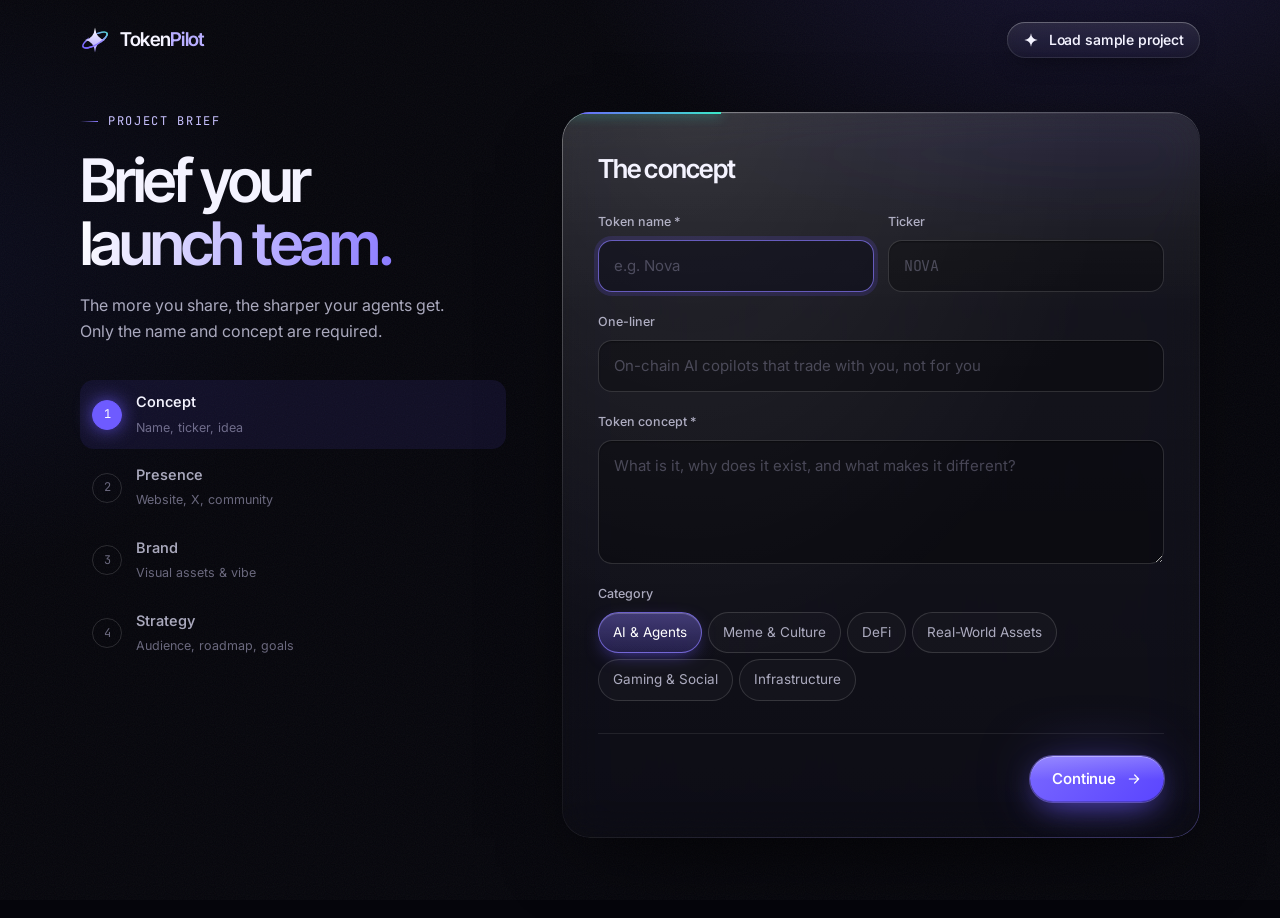
==== app.html @ dea33262 "Build TokenPilot: marketing site, AI launch command center and brand system - Landing page with liqu" ====
<!doctype html>
<html lang="en">
<head>
  <meta charset="utf-8" />
  <meta name="viewport" content="width=device-width, initial-scale=1" />
  <title>TokenPilot — Command Center</title>
  <meta name="description" content="Brief your token, get a deep analysis and meet your AI launch team." />
  <meta name="theme-color" content="#05050b" />
  <link rel="icon" href="assets/img/favicon.svg" type="image/svg+xml" />
  <link rel="preconnect" href="https://fonts.googleapis.com" />
  <link rel="preconnect" href="https://fonts.gstatic.com" crossorigin />
  <link href="https://fonts.googleapis.com/css2?family=Inter+Tight:wght@400;500;600;700&family=Inter:wght@400;500;600&family=JetBrains+Mono:wght@400;500&display=swap" rel="stylesheet" />
  <link rel="stylesheet" href="assets/css/base.css" />
  <link rel="stylesheet" href="assets/css/app.css" />
</head>
<body class="app">
  <div class="ambient" aria-hidden="true"></div>

  <svg width="0" height="0" style="position:absolute" aria-hidden="true">
    <symbol id="i-arrow" viewBox="0 0 24 24"><path d="M5 12h14M13 6l6 6-6 6" fill="none" stroke="currentColor" stroke-width="1.8" stroke-linecap="round" stroke-linejoin="round"/></symbol>
    <symbol id="i-back" viewBox="0 0 24 24"><path d="M19 12H5M11 6l-6 6 6 6" fill="none" stroke="currentColor" stroke-width="1.8" stroke-linecap="round" stroke-linejoin="round"/></symbol>
    <symbol id="i-brand" viewBox="0 0 24 24"><path d="M6 3h12l4 6-10 12L2 9l4-6Z M2 9h20 M9 3l3 18 3-18" fill="none" stroke="currentColor" stroke-width="1.6" stroke-linejoin="round"/></symbol>
    <symbol id="i-growth" viewBox="0 0 24 24"><path d="M3 17l6-6 4 4 8-8M15 7h6v6" fill="none" stroke="currentColor" stroke-width="1.7" stroke-linecap="round" stroke-linejoin="round"/></symbol>
    <symbol id="i-social" viewBox="0 0 24 24"><path d="M4 5h16v11H9l-5 4V5Z M8 10h8 M8 13h5" fill="none" stroke="currentColor" stroke-width="1.6" stroke-linejoin="round" stroke-linecap="round"/></symbol>
    <symbol id="i-launch" viewBox="0 0 24 24"><path d="M14 4c3.5 0 6 2.5 6 6-1.5 3-4.5 6-8 8l-6-6c2-3.5 5-6.5 8-8Z M6 12l-3 1 2 2 M12 18l-1 3-2-2 M8.5 15.5 5 19" fill="none" stroke="currentColor" stroke-width="1.6" stroke-linejoin="round" stroke-linecap="round"/><circle cx="15" cy="9" r="1.6" fill="none" stroke="currentColor" stroke-width="1.6"/></symbol>
    <symbol id="i-intel" viewBox="0 0 24 24"><circle cx="12" cy="12" r="9" fill="none" stroke="currentColor" stroke-width="1.6"/><circle cx="12" cy="12" r="5" fill="none" stroke="currentColor" stroke-width="1.6"/><path d="M12 12l6-6" stroke="currentColor" stroke-width="1.6" stroke-linecap="round"/><circle cx="16" cy="14.5" r="1.2" fill="currentColor"/></symbol>
    <symbol id="i-strategy" viewBox="0 0 24 24"><circle cx="12" cy="12" r="9" fill="none" stroke="currentColor" stroke-width="1.6"/><path d="M15.5 8.5l-2 5-5 2 2-5 5-2Z" fill="none" stroke="currentColor" stroke-width="1.6" stroke-linejoin="round"/></symbol>
    <symbol id="i-home" viewBox="0 0 24 24"><path d="M4 11l8-7 8 7v9h-5v-6H9v6H4v-9Z" fill="none" stroke="currentColor" stroke-width="1.6" stroke-linejoin="round"/></symbol>
    <symbol id="i-sim" viewBox="0 0 24 24"><path d="M4 20V4M4 20h16M7 15l4-4 3 3 5-6" fill="none" stroke="currentColor" stroke-width="1.6" stroke-linecap="round" stroke-linejoin="round"/></symbol>
    <symbol id="i-pulse" viewBox="0 0 24 24"><path d="M3 12h4l2-5 4 10 2-5h6" fill="none" stroke="currentColor" stroke-width="1.6" stroke-linecap="round" stroke-linejoin="round"/></symbol>
    <symbol id="i-gear" viewBox="0 0 24 24"><circle cx="12" cy="12" r="3" fill="none" stroke="currentColor" stroke-width="1.6"/><path d="M12 2v3M12 19v3M2 12h3M19 12h3M4.9 4.9 7 7M17 17l2.1 2.1M4.9 19.1 7 17M17 7l2.1-2.1" stroke="currentColor" stroke-width="1.6" stroke-linecap="round"/></symbol>
    <symbol id="i-chat" viewBox="0 0 24 24"><path d="M4 5h16v11H9l-5 4V5Z" fill="none" stroke="currentColor" stroke-width="1.6" stroke-linejoin="round"/><path d="M12 7.5Q12.5 10 15 10.5 12.5 11 12 13.5 11.5 11 9 10.5 11.5 10 12 7.5Z" fill="currentColor"/></symbol>
    <symbol id="i-send" viewBox="0 0 24 24"><path d="M4 12l16-8-6 16-2.5-6.5L4 12Z" fill="none" stroke="currentColor" stroke-width="1.6" stroke-linejoin="round"/></symbol>
    <symbol id="i-copy" viewBox="0 0 24 24"><rect x="8" y="8" width="12" height="12" rx="2.5" fill="none" stroke="currentColor" stroke-width="1.6"/><path d="M16 8V6a2 2 0 0 0-2-2H6a2 2 0 0 0-2 2v8a2 2 0 0 0 2 2h2" fill="none" stroke="currentColor" stroke-width="1.6"/></symbol>
    <symbol id="i-refresh" viewBox="0 0 24 24"><path d="M20 11a8 8 0 1 0-2.3 5.7M20 4v7h-7" fill="none" stroke="currentColor" stroke-width="1.6" stroke-linecap="round" stroke-linejoin="round"/></symbol>
    <symbol id="i-check" viewBox="0 0 24 24"><path d="M5 12.5l4.5 4.5L19 7.5" fill="none" stroke="currentColor" stroke-width="2" stroke-linecap="round" stroke-linejoin="round"/></symbol>
    <symbol id="i-x" viewBox="0 0 24 24"><path d="M6 6l12 12M18 6 6 18" fill="none" stroke="currentColor" stroke-width="1.8" stroke-linecap="round"/></symbol>
    <symbol id="i-upload" viewBox="0 0 24 24"><path d="M12 16V4M7 9l5-5 5 5M4 16v3a1 1 0 0 0 1 1h14a1 1 0 0 0 1-1v-3" fill="none" stroke="currentColor" stroke-width="1.6" stroke-linecap="round" stroke-linejoin="round"/></symbol>
    <symbol id="i-spark" viewBox="0 0 24 24"><path d="M12 2Q13 11 22 12Q13 13 12 22Q11 13 2 12Q11 11 12 2Z" fill="currentColor"/></symbol>
    <symbol id="i-menu" viewBox="0 0 24 24"><path d="M4 7h16M4 12h16M4 17h10" stroke="currentColor" stroke-width="1.7" stroke-linecap="round"/></symbol>
  </svg>

  <!-- ================================ INTAKE ================================ -->
  <section class="view view--intake" id="viewIntake" hidden>
    <header class="topbar">
      <a href="index.html" class="brand"><img src="assets/img/logo-mark.svg" alt="" width="30" height="30" /><span>Token<b>Pilot</b></span></a>
      <button class="btn btn--glass btn--sm" id="loadSample" type="button"><svg class="icon"><use href="#i-spark"/></svg> Load sample project</button>
    </header>

    <div class="intake">
      <aside class="intake__aside">
        <span class="eyebrow">Project brief</span>
        <h1>Brief your<br /><span class="grad">launch team.</span></h1>
        <p>The more you share, the sharper your agents get. Only the name and concept are required.</p>
        <ol class="stepper" id="stepper">
          <li class="is-on"><i>1</i><div><b>Concept</b><span>Name, ticker, idea</span></div></li>
          <li><i>2</i><div><b>Presence</b><span>Website, X, community</span></div></li>
          <li><i>3</i><div><b>Brand</b><span>Visual assets &amp; vibe</span></div></li>
          <li><i>4</i><div><b>Strategy</b><span>Audience, roadmap, goals</span></div></li>
        </ol>
      </aside>

      <form class="intake__card glass" id="brief" novalidate autocomplete="off">
        <div class="intake__progress"><i id="progressBar"></i></div>

        <!-- Step 1 -->
        <fieldset class="fstep is-on" data-step="0">
          <legend>The concept</legend>
          <div class="row row--2">
            <label class="input"><span>Token name *</span><input name="name" required maxlength="40" placeholder="e.g. Nova" /></label>
            <label class="input"><span>Ticker</span><input name="ticker" maxlength="8" placeholder="NOVA" class="mono" /></label>
          </div>
          <label class="input"><span>One-liner</span><input name="oneLiner" maxlength="140" placeholder="On-chain AI copilots that trade with you, not for you" /></label>
          <label class="input"><span>Token concept *</span><textarea name="concept" required rows="4" maxlength="1200" placeholder="What is it, why does it exist, and what makes it different?"></textarea></label>
          <div class="input"><span>Category</span>
            <div class="seg" data-name="category">
              <button type="button" data-v="ai" class="on">AI &amp; Agents</button>
              <button type="button" data-v="meme">Meme &amp; Culture</button>
              <button type="button" data-v="defi">DeFi</button>
              <button type="button" data-v="rwa">Real-World Assets</button>
              <button type="button" data-v="gaming">Gaming &amp; Social</button>
              <button type="button" data-v="infra">Infrastructure</button>
            </div>
          </div>
        </fieldset>

        <!-- Step 2 -->
        <fieldset class="fstep" data-step="1">
          <legend>Presence</legend>
          <label class="input"><span>Website</span><input name="website" type="url" placeholder="https://" /></label>
          <div class="row row--2">
            <label class="input"><span>X account</span><input name="x" placeholder="@handle" /></label>
            <label class="input"><span>X followers (approx.)</span><input name="followers" type="number" min="0" placeholder="0" class="mono" /></label>
          </div>
          <div class="row row--2">
            <label class="input"><span>Telegram</span><input name="telegram" placeholder="t.me/…" /></label>
            <label class="input"><span>Discord</span><input name="discord" placeholder="discord.gg/…" /></label>
          </div>
          <label class="input"><span>Community size (members across channels)</span><input name="communitySize" type="number" min="0" placeholder="0" class="mono" /></label>
        </fieldset>

        <!-- Step 3 -->
        <fieldset class="fstep" data-step="2">
          <legend>Brand &amp; visual assets</legend>
          <div class="row row--logo">
            <label class="drop" id="drop">
              <input type="file" accept="image/*" id="logoInput" hidden />
              <div class="drop__preview" id="logoPreview"><svg class="icon"><use href="#i-upload"/></svg></div>
              <div><b>Upload logo</b><span>PNG, SVG or JPG · up to 1MB</span></div>
            </label>
            <div class="input"><span>Brand colours</span>
              <div class="swatches" id="swatches">
                <label><input type="color" value="#6e5bff" data-color /></label>
                <label><input type="color" value="#3be8c8" data-color /></label>
                <label><input type="color" value="#0b0b14" data-color /></label>
              </div>
            </div>
          </div>
          <div class="input"><span>Brand vibe</span>
            <div class="seg seg--wrap" data-name="vibe">
              <button type="button" data-v="bold" class="on">Bold</button>
              <button type="button" data-v="premium">Premium</button>
              <button type="button" data-v="playful">Playful</button>
              <button type="button" data-v="technical">Technical</button>
              <button type="button" data-v="cultural">Cultural</button>
              <button type="button" data-v="mysterious">Mysterious</button>
            </div>
          </div>
        </fieldset>

        <!-- Step 4 -->
        <fieldset class="fstep" data-step="3">
          <legend>Strategy</legend>
          <label class="input"><span>Target audience</span><textarea name="audience" rows="3" maxlength="800" placeholder="Who is this for? What do they care about, fear, and want?"></textarea></label>
          <label class="input"><span>Roadmap</span><textarea name="roadmap" rows="3" maxlength="1200" placeholder="Key milestones — one per line"></textarea></label>
          <div class="input"><span>Goals</span>
            <div class="seg seg--wrap seg--multi" data-name="goals">
              <button type="button" data-v="community" class="on">Founding community</button>
              <button type="button" data-v="narrative">Own a narrative</button>
              <button type="button" data-v="launch" class="on">Strong launch day</button>
              <button type="button" data-v="holders">Holder growth</button>
              <button type="button" data-v="creators">Creator reach</button>
              <button type="button" data-v="partners">Partnerships</button>
              <button type="button" data-v="brand">Long-term brand</button>
            </div>
          </div>
          <label class="input input--short"><span>Target launch date</span><input name="launchDate" type="date" class="mono" /></label>
        </fieldset>

        <div class="intake__nav">
          <button type="button" class="btn btn--ghost" id="prevStep"><svg class="icon"><use href="#i-back"/></svg> Back</button>
          <span class="intake__err" id="formErr" role="alert"></span>
          <button type="button" class="btn btn--primary" id="nextStep">Continue <svg><use href="#i-arrow"/></svg></button>
        </div>
      </form>
    </div>
  </section>

  <!-- ================================ ANALYSIS ================================ -->
  <section class="view view--analysis" id="viewAnalysis" hidden>
    <div class="analysis">
      <div class="scan">
        <svg viewBox="0 0 200 200" class="scan__svg" aria-hidden="true">
          <defs>
            <linearGradient id="scanG" x1="0" y1="0" x2="1" y2="1"><stop offset="0" stop-color="#6e5bff"/><stop offset="1" stop-color="#3be8c8"/></linearGradient>
          </defs>
          <circle cx="100" cy="100" r="92" class="scan__track"/>
          <circle cx="100" cy="100" r="92" class="scan__val" id="scanVal"/>
          <circle cx="100" cy="100" r="70" class="scan__dash"/>
        </svg>
        <div class="scan__core">
          <img src="assets/img/logo-mark.svg" alt="" width="56" height="56" />
          <strong class="mono" id="scanPct">0%</strong>
        </div>
      </div>
      <h2 id="scanTitle">Analysing <span class="grad" id="scanName">your project</span></h2>
      <p class="analysis__sub" id="scanSub">Mapping narrative, brand, market and audience…</p>
      <ul class="dims glass" id="scanDims"></ul>
      <div class="agents-boot" id="agentsBoot"></div>
    </div>
  </section>

  <!-- ================================ COMMAND CENTER ================================ -->
  <section class="view view--command" id="viewCommand" hidden>
    <aside class="side" id="side">
      <a href="index.html" class="brand side__brand"><img src="assets/img/logo-mark.svg" alt="" width="28" height="28" /><span>Token<b>Pilot</b></span></a>
      <div class="token-card glass glass--sm" id="tokenCard"></div>
      <nav class="side__nav" id="sideNav" aria-label="Command center"></nav>
      <div class="side__foot">
        <div class="ai-status" id="aiStatus"></div>
      </div>
    </aside>

    <main class="main" id="main">
      <header class="mainbar">
        <button class="btn btn--glass btn--sm mainbar__menu" id="menuBtn" aria-label="Open navigation"><svg class="icon"><use href="#i-menu"/></svg></button>
        <div class="mainbar__title" id="mainTitle"></div>
        <div class="mainbar__right">
          <div class="countdown mono" id="countdown"></div>
          <button class="btn btn--primary btn--sm" id="chatToggle"><svg class="icon"><use href="#i-chat"/></svg> <span>Ask your team</span></button>
        </div>
      </header>
      <div class="content" id="content"></div>
    </main>

    <aside class="chat glass" id="chat" aria-label="Ask your team">
      <header class="chat__head">
        <div><b>Ask your team</b><span id="chatMode" class="mono"></span></div>
        <button class="btn btn--ghost btn--sm" id="chatClose" aria-label="Close chat"><svg class="icon"><use href="#i-x"/></svg></button>
      </header>
      <div class="chat__log" id="chatLog"></div>
      <div class="chat__sugg" id="chatSugg"></div>
      <form class="chat__form" id="chatForm">
        <select id="chatAgent" class="mono" aria-label="Agent">
          <option value="auto">Auto-route</option>
          <option value="strategy">Strategy</option>
          <option value="brand">Brand</option>
          <option value="growth">Growth</option>
          <option value="social">Social</option>
          <option value="launch">Launch</option>
          <option value="intel">Intel</option>
        </select>
        <div class="chat__input">
          <textarea id="chatInput" rows="1" placeholder="Ask anything about your launch…"></textarea>
          <button class="btn btn--primary btn--sm chat__send" aria-label="Send"><svg class="icon"><use href="#i-send"/></svg></button>
        </div>
      </form>
    </aside>
  </section>

  <div class="toast glass" id="toast" role="status" aria-live="polite"></div>

  <script src="assets/js/liquid-glass.js"></script>
  <script src="assets/js/engine.js"></script>
  <script src="assets/js/ai.js"></script>
  <script src="assets/js/app.js"></script>
</body>
</html>
---- assets/css/base.css ----
/* ==========================================================================
   TokenPilot — design system
   ========================================================================== */

:root {
  /* Brand palette */
  --void: #05050b;
  --ink: #0a0a14;
  --graphite: #12121e;
  --slate: #1b1b2b;
  --indigo: #6e5bff;
  --ultraviolet: #8b7bff;
  --lavender: #c9c2ff;
  --signal: #3be8c8;
  --ember: #ffb547;
  --rose: #ff6b8b;

  /* Text */
  --text: #f4f3ff;
  --text-2: rgba(232, 230, 255, 0.72);
  --text-3: rgba(220, 216, 255, 0.46);
  --line: rgba(255, 255, 255, 0.08);
  --line-2: rgba(255, 255, 255, 0.14);

  /* Type */
  --font-display: "Inter Tight", "Inter", system-ui, -apple-system, "Segoe UI", sans-serif;
  --font-body: "Inter", system-ui, -apple-system, "Segoe UI", sans-serif;
  --font-mono: "JetBrains Mono", ui-monospace, "SF Mono", Menlo, monospace;

  /* Geometry */
  --r-sm: 10px;
  --r-md: 16px;
  --r-lg: 24px;
  --r-xl: 32px;
  --gutter: clamp(16px, 4vw, 40px);
  --maxw: 1200px;

  --ease: cubic-bezier(0.2, 0.7, 0.1, 1);
  --ease-out: cubic-bezier(0.16, 1, 0.3, 1);

  color-scheme: dark;
}

*,
*::before,
*::after { box-sizing: border-box; }

html { -webkit-text-size-adjust: 100%; scroll-behavior: smooth; }
@media (prefers-reduced-motion: reduce) { html { scroll-behavior: auto; } }

body {
  margin: 0;
  background: var(--void);
  color: var(--text);
  font-family: var(--font-body);
  font-size: 16px;
  line-height: 1.6;
  -webkit-font-smoothing: antialiased;
  -moz-osx-font-smoothing: grayscale;
  overflow-x: hidden;
  text-rendering: optimizeLegibility;
}

img, svg, canvas { display: block; max-width: 100%; }
a { color: inherit; text-decoration: none; }
button, input, textarea, select { font: inherit; color: inherit; }
button { cursor: pointer; background: none; border: 0; padding: 0; }
::selection { background: rgba(110, 91, 255, 0.45); color: #fff; }

:focus-visible {
  outline: 2px solid var(--ultraviolet);
  outline-offset: 3px;
  border-radius: 6px;
}

h1, h2, h3, h4 {
  font-family: var(--font-display);
  font-weight: 600;
  letter-spacing: -0.035em;
  line-height: 1.05;
  margin: 0;
}

p { margin: 0; }

.mono { font-family: var(--font-mono); letter-spacing: -0.01em; }

.container {
  width: 100%;
  max-width: var(--maxw);
  margin: 0 auto;
  padding: 0 var(--gutter);
}

.sr-only {
  position: absolute; width: 1px; height: 1px; padding: 0; margin: -1px;
  overflow: hidden; clip: rect(0, 0, 0, 0); white-space: nowrap; border: 0;
}

/* Gradient text */
.grad {
  background: linear-gradient(100deg, #ffffff 0%, var(--lavender) 45%, var(--ultraviolet) 100%);
  -webkit-background-clip: text;
  background-clip: text;
  color: transparent;
}
.grad-signal {
  background: linear-gradient(100deg, var(--lavender), var(--signal));
  -webkit-background-clip: text;
  background-clip: text;
  color: transparent;
}

/* ==========================================================================
   Liquid glass
   ========================================================================== */

.glass {
  --glass-r: var(--r-lg);
  position: relative;
  border-radius: var(--glass-r);
  background:
    radial-gradient(120% 140% at var(--mx, 20%) var(--my, 0%), rgba(255, 255, 255, 0.075), transparent 55%),
    linear-gradient(180deg, rgba(255, 255, 255, 0.055), rgba(255, 255, 255, 0.015));
  -webkit-backdrop-filter: blur(22px) saturate(170%);
  backdrop-filter: blur(22px) saturate(170%);
  box-shadow:
    inset 0 1px 0 rgba(255, 255, 255, 0.16),
    inset 0 -1px 0 rgba(255, 255, 255, 0.03),
    inset 0 0 0 1px rgba(255, 255, 255, 0.02),
    0 30px 80px -30px rgba(0, 0, 0, 0.75);
  isolation: isolate;
}

/* Gradient hairline border */
.glass::before {
  content: "";
  position: absolute;
  inset: 0;
  border-radius: inherit;
  padding: 1px;
  background: linear-gradient(
    140deg,
    rgba(255, 255, 255, 0.34),
    rgba(255, 255, 255, 0.06) 32%,
    rgba(255, 255, 255, 0.02) 60%,
    rgba(139, 123, 255, 0.32)
  );
  -webkit-mask: linear-gradient(#000 0 0) content-box, linear-gradient(#000 0 0);
  -webkit-mask-composite: xor;
  mask: linear-gradient(#000 0 0) content-box exclude, linear-gradient(#000 0 0);
  pointer-events: none;
  z-index: 1;
}

/* Specular sheen */
.glass::after {
  content: "";
  position: absolute;
  inset: 1px;
  border-radius: inherit;
  background: linear-gradient(180deg, rgba(255, 255, 255, 0.07), transparent 28%);
  pointer-events: none;
  z-index: 0;
}

.glass > * { position: relative; z-index: 2; }

.glass--tint {
  background:
    radial-gradient(120% 140% at var(--mx, 20%) var(--my, 0%), rgba(139, 123, 255, 0.16), transparent 55%),
    linear-gradient(180deg, rgba(110, 91, 255, 0.12), rgba(110, 91, 255, 0.03));
}

.glass--sm { --glass-r: var(--r-md); }

/* ==========================================================================
   Buttons
   ========================================================================== */

.btn {
  --h: 46px;
  display: inline-flex;
  align-items: center;
  justify-content: center;
  gap: 10px;
  height: var(--h);
  padding: 0 22px;
  border-radius: 999px;
  font-weight: 550;
  font-size: 15px;
  letter-spacing: -0.01em;
  white-space: nowrap;
  transition: transform 0.4s var(--ease-out), box-shadow 0.4s var(--ease-out), background 0.3s, color 0.3s;
  position: relative;
  isolation: isolate;
}
.btn:active { transform: scale(0.98); }
.btn svg { width: 16px; height: 16px; }

.btn--primary {
  color: #fff;
  background:
    linear-gradient(180deg, rgba(255, 255, 255, 0.22), rgba(255, 255, 255, 0) 52%),
    linear-gradient(135deg, #7a68ff, #5a45ff);
  box-shadow:
    inset 0 1px 0 rgba(255, 255, 255, 0.35),
    inset 0 -1px 0 rgba(0, 0, 0, 0.2),
    0 0 0 1px rgba(139, 123, 255, 0.5),
    0 10px 30px -8px rgba(110, 91, 255, 0.7),
    0 0 60px -10px rgba(110, 91, 255, 0.5);
}
.btn--primary:hover {
  transform: translateY(-1px);
  box-shadow:
    inset 0 1px 0 rgba(255, 255, 255, 0.4),
    inset 0 -1px 0 rgba(0, 0, 0, 0.2),
    0 0 0 1px rgba(160, 148, 255, 0.7),
    0 16px 40px -8px rgba(110, 91, 255, 0.8),
    0 0 80px -6px rgba(110, 91, 255, 0.6);
}

.btn--glass {
  color: var(--text);
  background: linear-gradient(180deg, rgba(255, 255, 255, 0.1), rgba(255, 255, 255, 0.03));
  -webkit-backdrop-filter: blur(16px) saturate(160%);
  backdrop-filter: blur(16px) saturate(160%);
  box-shadow:
    inset 0 1px 0 rgba(255, 255, 255, 0.2),
    inset 0 0 0 1px rgba(255, 255, 255, 0.1),
    0 8px 24px -10px rgba(0, 0, 0, 0.6);
}
.btn--glass:hover {
  background: linear-gradient(180deg, rgba(255, 255, 255, 0.14), rgba(255, 255, 255, 0.05));
  transform: translateY(-1px);
}

.btn--ghost { color: var(--text-2); padding: 0 14px; }
.btn--ghost:hover { color: var(--text); }
.btn--sm { --h: 36px; padding: 0 16px; font-size: 14px; }
.btn--lg { --h: 54px; padding: 0 28px; font-size: 16px; }
.btn[disabled] { opacity: 0.45; pointer-events: none; }

/* ==========================================================================
   Small parts
   ========================================================================== */

.pill {
  display: inline-flex;
  align-items: center;
  gap: 8px;
  height: 32px;
  padding: 0 14px 0 6px;
  border-radius: 999px;
  font-size: 13px;
  color: var(--text-2);
}
.pill .dot {
  display: inline-grid;
  place-items: center;
  height: 22px;
  padding: 0 8px;
  border-radius: 999px;
  font-size: 11px;
  font-weight: 600;
  letter-spacing: 0.02em;
  color: #0b0b14;
  background: var(--signal);
}

.eyebrow {
  display: inline-flex;
  align-items: center;
  gap: 10px;
  font-family: var(--font-mono);
  font-size: 12px;
  letter-spacing: 0.14em;
  text-transform: uppercase;
  color: var(--lavender);
}
.eyebrow::before {
  content: "";
  width: 18px;
  height: 1px;
  background: linear-gradient(90deg, transparent, var(--ultraviolet));
}

.tag {
  display: inline-flex;
  align-items: center;
  gap: 6px;
  height: 26px;
  padding: 0 10px;
  border-radius: 999px;
  font-size: 12px;
  color: var(--text-2);
  background: rgba(255, 255, 255, 0.04);
  border: 1px solid var(--line);
  white-space: nowrap;
}
.tag--signal { color: var(--signal); background: rgba(59, 232, 200, 0.08); border-color: rgba(59, 232, 200, 0.2); }
.tag--violet { color: var(--lavender); background: rgba(110, 91, 255, 0.12); border-color: rgba(139, 123, 255, 0.28); }
.tag--ember { color: var(--ember); background: rgba(255, 181, 71, 0.08); border-color: rgba(255, 181, 71, 0.22); }

.live-dot {
  width: 7px; height: 7px; border-radius: 50%;
  background: var(--signal);
  box-shadow: 0 0 0 0 rgba(59, 232, 200, 0.6);
  animation: pulse 2.2s infinite;
}
@keyframes pulse {
  0% { box-shadow: 0 0 0 0 rgba(59, 232, 200, 0.55); }
  70% { box-shadow: 0 0 0 8px rgba(59, 232, 200, 0); }
  100% { box-shadow: 0 0 0 0 rgba(59, 232, 200, 0); }
}

.icon { width: 20px; height: 20px; flex: none; }

/* Brand lockup */
.brand {
  display: inline-flex;
  align-items: center;
  gap: 10px;
  font-family: var(--font-display);
  font-weight: 600;
  font-size: 19px;
  letter-spacing: -0.04em;
}
.brand img, .brand svg { width: 30px; height: 30px; }
.brand b { font-weight: 600; color: #b8aeff; }

/* Ambient background */
.ambient {
  position: fixed;
  inset: 0;
  z-index: -1;
  pointer-events: none;
  background:
    radial-gradient(60vw 50vh at 85% -10%, rgba(110, 91, 255, 0.16), transparent 70%),
    radial-gradient(50vw 50vh at -10% 30%, rgba(59, 70, 200, 0.10), transparent 70%),
    var(--void);
}
.ambient::after {
  content: "";
  position: absolute;
  inset: 0;
  opacity: 0.05;
  background-image: url("data:image/svg+xml,%3Csvg xmlns='http://www.w3.org/2000/svg' width='160' height='160'%3E%3Cfilter id='n'%3E%3CfeTurbulence type='fractalNoise' baseFrequency='.9' numOctaves='3' stitchTiles='stitch'/%3E%3C/filter%3E%3Crect width='100%25' height='100%25' filter='url(%23n)'/%3E%3C/svg%3E");
}

/* Liquid-glass refraction filters live here (injected by JS) */
.lg-defs { position: absolute; width: 0; height: 0; overflow: hidden; pointer-events: none; }
---- assets/css/app.css ----
/* ==========================================================================
   TokenPilot — app
   ========================================================================== */

.view[hidden] { display: none !important; }
.muted { color: var(--text-3); }
.small { font-size: 13px; }
.signal { color: var(--signal); font-size: 12px; }

/* ---------- Inputs ---------- */
.input { display: grid; gap: 8px; min-width: 0; }
.input > span { font-size: 12.5px; color: var(--text-2); font-weight: 500; }
.input input, .input textarea, .input select, .chat__form select {
  width: 100%;
  padding: 13px 15px;
  border-radius: 14px;
  border: 1px solid var(--line-2);
  background: rgba(0, 0, 0, 0.28);
  box-shadow: inset 0 1px 2px rgba(0, 0, 0, 0.4);
  outline: none;
  font-size: 15px;
  transition: border-color 0.2s, box-shadow 0.2s, background 0.2s;
  resize: vertical;
}
.input input::placeholder, .input textarea::placeholder { color: rgba(220, 216, 255, 0.28); }
.input input:focus, .input textarea:focus, .input select:focus {
  border-color: rgba(139, 123, 255, 0.7);
  background: rgba(10, 10, 24, 0.5);
  box-shadow: 0 0 0 4px rgba(110, 91, 255, 0.16);
}
.input input[type="date"] { color-scheme: dark; }
.input--short { max-width: 260px; }
.row { display: grid; gap: 14px; }
.row--2 { grid-template-columns: 1fr 1fr; }
.row--logo { grid-template-columns: 1.1fr 1fr; align-items: end; }

.seg { display: flex; flex-wrap: wrap; gap: 6px; }
.seg button {
  padding: 9px 14px; border-radius: 999px; font-size: 13.5px; color: var(--text-2);
  border: 1px solid var(--line-2); background: rgba(255, 255, 255, 0.025);
  transition: all 0.25s var(--ease);
}
.seg button:hover { color: var(--text); border-color: rgba(255, 255, 255, 0.24); }
.seg button.on {
  color: #fff; border-color: rgba(139, 123, 255, 0.7);
  background: linear-gradient(180deg, rgba(139, 123, 255, 0.4), rgba(110, 91, 255, 0.22));
  box-shadow: inset 0 1px 0 rgba(255, 255, 255, 0.2), 0 6px 20px -8px rgba(110, 91, 255, 0.8);
}

.drop {
  display: flex; align-items: center; gap: 14px; padding: 14px; border-radius: 16px; cursor: pointer;
  border: 1px dashed rgba(139, 123, 255, 0.4); background: rgba(110, 91, 255, 0.05); transition: background 0.2s;
}
.drop:hover { background: rgba(110, 91, 255, 0.1); }
.drop b { display: block; font-weight: 550; font-size: 14.5px; }
.drop span { font-size: 12.5px; color: var(--text-3); }
.drop__preview {
  width: 56px; height: 56px; border-radius: 14px; flex: none; display: grid; place-items: center; overflow: hidden;
  background: rgba(0, 0, 0, 0.3); border: 1px solid var(--line-2); color: var(--lavender);
}
.drop__preview img { width: 100%; height: 100%; object-fit: cover; }

.swatches { display: flex; gap: 10px; }
.swatches label {
  width: 52px; height: 52px; border-radius: 14px; overflow: hidden; position: relative; cursor: pointer;
  box-shadow: inset 0 0 0 1px rgba(255, 255, 255, 0.2), 0 6px 18px -8px rgba(0, 0, 0, 0.8);
}
.swatches input { position: absolute; inset: -10px; width: calc(100% + 20px); height: calc(100% + 20px); border: 0; padding: 0; cursor: pointer; background: none; }

/* ---------- Topbar ---------- */
.topbar {
  display: flex; justify-content: space-between; align-items: center; gap: 12px;
  max-width: 1200px; margin: 0 auto; padding: 22px var(--gutter);
}

/* ---------- Intake ---------- */
.intake {
  max-width: 1200px; margin: 0 auto; padding: 32px var(--gutter) 80px;
  display: grid; grid-template-columns: 0.8fr 1.2fr; gap: 56px; align-items: start;
}
.intake__aside { position: sticky; top: 40px; display: grid; gap: 18px; }
.intake__aside h1 { font-size: clamp(40px, 5vw, 60px); letter-spacing: -0.05em; }
.intake__aside > p { color: var(--text-2); max-width: 380px; }
.stepper { list-style: none; padding: 0; margin: 18px 0 0; display: grid; gap: 4px; }
.stepper li { display: flex; gap: 14px; align-items: center; padding: 10px 12px; border-radius: 14px; cursor: pointer; transition: background 0.3s; }
.stepper li:hover { background: rgba(255, 255, 255, 0.03); }
.stepper i {
  width: 30px; height: 30px; border-radius: 50%; display: grid; place-items: center; font-style: normal;
  font-family: var(--font-mono); font-size: 12px; color: var(--text-3); border: 1px solid var(--line-2); transition: all 0.3s;
}
.stepper b { display: block; font-weight: 550; font-size: 14.5px; color: var(--text-2); }
.stepper span { font-size: 12.5px; color: var(--text-3); }
.stepper li.is-on { background: rgba(110, 91, 255, 0.1); }
.stepper li.is-on i { background: var(--indigo); border-color: var(--indigo); color: #fff; box-shadow: 0 0 20px -2px var(--indigo); }
.stepper li.is-on b { color: var(--text); }
.stepper li.is-done i { border-color: var(--signal); color: var(--signal); }

.intake__card { --glass-r: 28px; padding: 36px; overflow: hidden; }
.intake__progress { position: absolute !important; top: 0; left: 0; right: 0; height: 2px; background: rgba(255, 255, 255, 0.05); }
.intake__progress i { display: block; height: 100%; width: 25%; background: linear-gradient(90deg, var(--indigo), var(--signal)); transition: width 0.6s var(--ease-out); box-shadow: 0 0 12px var(--signal); }
.fstep { border: 0; margin: 0; padding: 0; display: none; gap: 20px; min-width: 0; }
.fstep.is-on { display: grid; animation: stepIn 0.6s var(--ease-out); }
@keyframes stepIn { from { opacity: 0; transform: translateX(14px); } to { opacity: 1; transform: none; } }
.fstep legend { font-family: var(--font-display); font-size: 26px; font-weight: 600; letter-spacing: -0.03em; padding: 0; margin-bottom: 22px; }
.intake__nav { display: flex; align-items: center; justify-content: space-between; gap: 12px; margin-top: 32px; padding-top: 22px; border-top: 1px solid var(--line); }
.intake__err { color: var(--rose); font-size: 13.5px; flex: 1; text-align: right; }

/* ---------- Analysis ---------- */
.view--analysis { min-height: 100vh; display: grid; place-items: center; padding: 40px var(--gutter); }
.analysis { width: 100%; max-width: 620px; display: flex; flex-direction: column; align-items: center; text-align: center; gap: 14px; }
.scan { position: relative; width: 200px; height: 200px; margin-bottom: 16px; }
.scan__svg { width: 100%; height: 100%; transform: rotate(-90deg); overflow: visible; }
.scan__track { fill: none; stroke: rgba(255, 255, 255, 0.06); stroke-width: 3; }
.scan__val { fill: none; stroke: url(#scanG); stroke-width: 3; stroke-linecap: round; transition: stroke-dashoffset 0.5s var(--ease-out); filter: drop-shadow(0 0 8px rgba(110, 91, 255, 0.8)); }
.scan__dash { fill: none; stroke: rgba(139, 123, 255, 0.35); stroke-width: 1; stroke-dasharray: 2 6; transform-origin: 100px 100px; animation: spin 14s linear infinite; }
@keyframes spin { to { transform: rotate(360deg); } }
.scan__core { position: absolute; inset: 0; display: grid; place-items: center; align-content: center; gap: 8px; }
.scan__core img { filter: drop-shadow(0 0 24px rgba(110, 91, 255, 0.8)); animation: breathe 2.4s ease-in-out infinite; }
@keyframes breathe { 50% { transform: scale(1.06); } }
.scan__core strong { font-size: 13px; color: var(--lavender); font-weight: 500; }
.analysis h2 { font-size: clamp(28px, 4vw, 40px); }
.analysis__sub { color: var(--text-2); min-height: 26px; }
.dims { list-style: none; margin: 18px 0 0; padding: 18px 22px; width: 100%; display: grid; gap: 12px; text-align: left; }
.dims li { display: grid; grid-template-columns: 160px 1fr 34px; align-items: center; gap: 14px; font-size: 14px; color: var(--text-3); transition: color 0.3s; }
.dims li.on { color: var(--text); }
.dims i { height: 5px; border-radius: 5px; background: rgba(255, 255, 255, 0.06); overflow: hidden; }
.dims b { display: block; height: 100%; width: 0; border-radius: inherit; background: linear-gradient(90deg, var(--indigo), var(--signal)); transition: width 0.8s var(--ease-out); }
.dims li.done b { width: var(--w); }
.dims em { font-style: normal; text-align: right; color: var(--lavender); }
.agents-boot { display: grid; grid-template-columns: repeat(3, 1fr); gap: 10px; width: 100%; margin-top: 8px; }
.boot {
  display: flex; align-items: center; gap: 10px; padding: 12px 14px; font-size: 14px; --glass-r: 14px;
  opacity: 0; transform: translateY(10px) scale(0.97);
  transition: opacity 0.6s var(--ease-out), transform 0.6s var(--ease-out);
  transition-delay: calc(var(--d) * 110ms);
}
.boot.on { opacity: 1; transform: none; }
.boot .icon { color: var(--c); width: 18px; height: 18px; }
.boot .live-dot { margin-left: auto; }

/* ---------- Command center ---------- */
.view--command { display: grid; grid-template-columns: 264px 1fr; min-height: 100vh; }
body.chat-open .view--command { grid-template-columns: 264px 1fr 400px; }

.side {
  position: sticky; top: 0; height: 100vh; padding: 20px 14px; display: flex; flex-direction: column; gap: 16px;
  border-right: 1px solid var(--line); background: linear-gradient(180deg, rgba(14, 14, 26, 0.7), rgba(8, 8, 16, 0.7));
  -webkit-backdrop-filter: blur(20px); backdrop-filter: blur(20px); overflow-y: auto; z-index: 30;
}
.side__brand { padding: 4px 8px 6px; }
.token-card { display: flex; gap: 12px; align-items: center; padding: 12px; }
.token-card__logo {
  width: 42px; height: 42px; border-radius: 13px; flex: none; display: grid; place-items: center; overflow: hidden;
  font-family: var(--font-display); font-weight: 700; font-size: 18px;
  background: linear-gradient(135deg, var(--c1), color-mix(in srgb, var(--c1) 40%, #000));
  box-shadow: inset 0 1px 0 rgba(255, 255, 255, 0.3), 0 8px 20px -8px var(--c1);
}
.token-card__logo img { width: 100%; height: 100%; object-fit: cover; }
.token-card__meta { min-width: 0; }
.token-card strong { display: block; font-size: 15px; line-height: 1.25; white-space: nowrap; overflow: hidden; text-overflow: ellipsis; }
.token-card span { font-size: 11px; color: var(--text-3); white-space: nowrap; }
.side__nav { display: grid; gap: 2px; }
.side__label { font-size: 10px; letter-spacing: 0.14em; text-transform: uppercase; color: var(--text-3); padding: 16px 12px 6px; }
.side__nav a {
  display: flex; align-items: center; gap: 12px; padding: 9px 12px; border-radius: 12px; font-size: 14px;
  color: var(--text-2); transition: background 0.2s, color 0.2s; position: relative;
}
.side__nav a .icon { width: 18px; height: 18px; color: var(--text-3); transition: color 0.2s; }
.side__nav a:hover { background: rgba(255, 255, 255, 0.04); color: var(--text); }
.side__nav a.on {
  color: var(--text);
  background: linear-gradient(180deg, rgba(139, 123, 255, 0.2), rgba(110, 91, 255, 0.1));
  box-shadow: inset 0 1px 0 rgba(255, 255, 255, 0.1), inset 0 0 0 1px rgba(139, 123, 255, 0.25);
}
.side__nav a.on .icon { color: var(--c); }
.side__nav .dot { margin-left: auto; width: 6px; height: 6px; border-radius: 50%; background: var(--signal); box-shadow: 0 0 8px var(--signal); }
.side__foot { margin-top: auto; }
.ai-status { display: flex; gap: 10px; align-items: center; padding: 12px; border-radius: 14px; background: rgba(255, 255, 255, 0.03); border: 1px solid var(--line); font-size: 13px; }
.ai-status b { display: block; font-weight: 550; }
.ai-status span.mono { font-size: 11px; color: var(--text-3); }
.ai-status a { font-size: 12px; color: var(--lavender); }
.dot-off { width: 7px; height: 7px; border-radius: 50%; background: var(--text-3); flex: none; }

.main { min-width: 0; padding: 0 28px 80px; }
.mainbar {
  position: sticky; top: 0; z-index: 20; display: flex; align-items: center; justify-content: space-between; gap: 12px;
  height: 72px; margin: 0 -28px 8px; padding: 0 28px;
  background: linear-gradient(180deg, rgba(5, 5, 11, 0.9), rgba(5, 5, 11, 0.6));
  -webkit-backdrop-filter: blur(16px); backdrop-filter: blur(16px);
  border-bottom: 1px solid var(--line);
}
.mainbar__title { font-family: var(--font-display); font-size: 18px; font-weight: 550; letter-spacing: -0.02em; white-space: nowrap; overflow: hidden; text-overflow: ellipsis; }
.mainbar__title .mono { font-size: 13px; color: var(--text-3); font-weight: 400; }
.mainbar__right { display: flex; align-items: center; gap: 10px; }
.mainbar__menu { display: none; width: 40px; padding: 0; }
.countdown .tag { height: 32px; padding: 0 12px; }

.content { padding-top: 18px; }
.content.enter > * { animation: rise 0.7s var(--ease-out) both; }
.content.enter > *:nth-child(2) { animation-delay: 60ms; }
.content.enter > *:nth-child(3) { animation-delay: 120ms; }
@keyframes rise { from { opacity: 0; transform: translateY(14px); } to { opacity: 1; transform: none; } }
@media (prefers-reduced-motion: reduce) { .content.enter > * { animation: none; } }

.grid { display: grid; grid-template-columns: repeat(2, minmax(0, 1fr)); gap: 16px; }
.grid > .card { animation: rise 0.7s var(--ease-out) both; }
.span-2 { grid-column: span 2; }

.page-head { margin: 8px 0 22px; }
.page-head h2 { font-size: 34px; }
.page-head p { margin-top: 8px; max-width: 640px; }

/* Cards */
.card { padding: 22px; min-width: 0; }
.card__head { display: flex; align-items: center; gap: 10px; margin-bottom: 18px; }
.card__head h3 { font-family: var(--font-body); font-size: 14.5px; font-weight: 600; letter-spacing: -0.005em; color: var(--text); display: flex; align-items: center; gap: 8px; }
.card__head h3 .icon { width: 16px; height: 16px; }
.card__head > :last-child:not(h3) { margin-left: auto; }
.card__body { display: grid; grid-template-columns: minmax(0, 1fr); gap: 14px; font-size: 14.5px; color: var(--text-2); }
.card__body p { line-height: 1.6; }
.card__body > .btn, .card__body > .row-btns { justify-self: start; }
.iconbtn {
  width: 32px; height: 32px; border-radius: 10px; display: grid; place-items: center; color: var(--text-3);
  border: 1px solid var(--line); background: rgba(255, 255, 255, 0.03); transition: all 0.2s;
}
.iconbtn:hover { color: var(--text); border-color: var(--line-2); background: rgba(255, 255, 255, 0.06); }
.iconbtn .icon { width: 15px; height: 15px; }
.card--ai { box-shadow: inset 0 1px 0 rgba(255, 255, 255, 0.16), 0 0 0 1px rgba(59, 232, 200, 0.18), 0 30px 80px -30px rgba(59, 232, 200, 0.25); }

/* Welcome */
.welcome { display: flex; gap: 32px; align-items: center; justify-content: space-between; padding: 32px; --glass-r: 26px; overflow: hidden; }
.welcome::after { background: radial-gradient(60% 120% at 100% 0%, rgba(110, 91, 255, 0.22), transparent 70%), linear-gradient(180deg, rgba(255, 255, 255, 0.06), transparent 30%); }
.welcome__txt { display: grid; gap: 12px; max-width: 640px; }
.welcome h2 { font-size: clamp(26px, 3vw, 36px); letter-spacing: -0.04em; line-height: 1.1; }
.welcome p { color: var(--text-2); font-size: 15px; }
.welcome__tags { display: flex; flex-wrap: wrap; gap: 6px; margin-top: 4px; }
.welcome__score { display: grid; justify-items: center; gap: 10px; flex: none; }
.welcome__score > .mono { font-size: 11px; letter-spacing: 0.06em; text-transform: uppercase; }

/* Ring */
.ring { position: relative; width: var(--s, 96px); height: var(--s, 96px); flex: none; }
.ring svg { width: 100%; height: 100%; transform: rotate(-90deg); }
.ring circle { fill: none; stroke: rgba(255, 255, 255, 0.07); stroke-width: 6; }
.ring .ring__v { stroke-linecap: round; transition: stroke-dashoffset 1.4s var(--ease-out); }
.ring svg { filter: drop-shadow(0 0 8px rgba(59, 232, 200, 0.3)); overflow: visible; }
.ring strong { position: absolute; inset: 0; display: grid; place-items: center; font-size: calc(var(--s, 96px) * 0.26); font-weight: 500; color: var(--text); }

/* Bars */
.bars { display: grid; gap: 12px; }
.bar { display: grid; grid-template-columns: 150px 1fr 30px; gap: 12px; align-items: center; font-size: 13.5px; }
.bar i { height: 6px; border-radius: 6px; background: rgba(255, 255, 255, 0.06); overflow: hidden; }
.bar b { display: block; height: 100%; width: var(--w); border-radius: inherit; background: linear-gradient(90deg, var(--indigo), var(--ultraviolet)); animation: grow 1.2s var(--ease-out) both; transform-origin: left; }
.bar--hi b { background: linear-gradient(90deg, var(--indigo), var(--signal)); }
.bar--lo b { background: linear-gradient(90deg, #8a4b6a, var(--rose)); }
.bar em { font-style: normal; text-align: right; color: var(--text); font-size: 12.5px; }
@keyframes grow { from { transform: scaleX(0); } }

/* Checklist */
.checks { list-style: none; margin: 0; padding: 0; display: grid; gap: 6px; }
.check { display: flex; gap: 12px; align-items: flex-start; padding: 10px 12px; border-radius: 12px; cursor: pointer; transition: background 0.2s; }
.check:hover { background: rgba(255, 255, 255, 0.03); }
.check input { position: absolute; opacity: 0; pointer-events: none; }
.check i { width: 20px; height: 20px; border-radius: 7px; border: 1.5px solid rgba(255, 255, 255, 0.22); display: grid; place-items: center; flex: none; margin-top: 1px; transition: all 0.25s; color: transparent; }
.check i .icon { width: 13px; height: 13px; }
.check input:checked + i { background: var(--indigo); border-color: var(--indigo); color: #fff; box-shadow: 0 0 14px -2px var(--indigo); }
.check input:checked ~ span { color: var(--text-3); text-decoration: line-through; }
.check input:focus-visible + i { outline: 2px solid var(--ultraviolet); outline-offset: 2px; }

/* Feed */
.feed { list-style: none; margin: 0; padding: 0; display: grid; grid-template-columns: minmax(0, 1fr); gap: 4px; }
.feed a { display: flex; gap: 12px; align-items: center; padding: 10px 12px; border-radius: 12px; transition: background 0.2s; }
.feed a:hover { background: rgba(255, 255, 255, 0.04); }
.feed i { width: 8px; height: 8px; border-radius: 50%; flex: none; }
.feed div { min-width: 0; flex: 1; }
.feed b { font-size: 13px; color: var(--text); font-weight: 550; }
.feed p { font-size: 13px; color: var(--text-3); white-space: nowrap; overflow: hidden; text-overflow: ellipsis; }
.feed .icon { width: 15px; height: 15px; color: var(--text-3); }

.list { list-style: none; margin: 0; padding: 0; display: grid; gap: 10px; }
.list li { position: relative; padding-left: 20px; line-height: 1.55; }
.list li::before { content: ""; position: absolute; left: 2px; top: 9px; width: 6px; height: 6px; border-radius: 2px; background: var(--ultraviolet); transform: rotate(45deg); }
.list b { color: var(--text); font-weight: 550; }
.olist { margin: 0; padding: 0 0 0 4px; list-style: none; counter-reset: o; display: grid; gap: 10px; }
.olist li { counter-increment: o; display: flex; gap: 12px; align-items: baseline; }
.olist li::before { content: counter(o, decimal-leading-zero); font-family: var(--font-mono); font-size: 11.5px; color: var(--lavender); }

/* Agent hero */
.agent-hero {
  display: flex; align-items: center; gap: 20px; padding: 24px; margin-bottom: 16px; --glass-r: 24px; flex-wrap: wrap;
}
.agent-hero::after { background: radial-gradient(50% 140% at 0% 0%, color-mix(in srgb, var(--c) 22%, transparent), transparent 70%), linear-gradient(180deg, rgba(255, 255, 255, 0.06), transparent 30%); }
.agent-hero__icon {
  width: 60px; height: 60px; border-radius: 18px; display: grid; place-items: center; color: var(--c); flex: none;
  background: radial-gradient(circle at 30% 20%, color-mix(in srgb, var(--c) 32%, transparent), transparent 70%), rgba(255, 255, 255, 0.04);
  box-shadow: inset 0 1px 0 rgba(255, 255, 255, 0.2), inset 0 0 0 1px rgba(255, 255, 255, 0.08), 0 12px 32px -12px var(--c);
}
.agent-hero__icon .icon { width: 26px; height: 26px; }
.agent-hero__txt { flex: 1; min-width: 220px; }
.agent-hero__txt > span { display: inline-flex; align-items: center; gap: 8px; font-size: 11px; color: var(--signal); }
.agent-hero h2 { font-size: 28px; margin: 6px 0 4px; }
.agent-hero p { color: var(--text-2); font-size: 14.5px; }
.agent-hero__act { display: flex; gap: 8px; flex-wrap: wrap; }
.agent-hero + .card { margin-bottom: 16px; }

/* Content blocks */
.quote { font-family: var(--font-display); font-size: 21px; line-height: 1.4; color: var(--text); letter-spacing: -0.02em; }
.pillar { display: flex; gap: 14px; }
.pillar > span { font-size: 11.5px; color: var(--lavender); padding-top: 3px; }
.pillar b, .memo b { color: var(--text); font-weight: 550; display: flex; align-items: center; gap: 8px; flex-wrap: wrap; }
.pillar p, .memo p { font-size: 14px; margin-top: 3px; }
.memo { padding: 14px; border-radius: 14px; background: rgba(255, 255, 255, 0.025); border: 1px solid var(--line); }
.memo .signal { display: block; margin-top: 8px; }
.taglines { list-style: none; margin: 0; padding: 0; display: grid; gap: 8px; }
.taglines li { padding: 12px 14px; border-radius: 12px; background: rgba(255, 255, 255, 0.03); border: 1px solid var(--line); color: var(--text); font-family: var(--font-display); font-size: 16px; letter-spacing: -0.015em; }
.taglines li:first-child { border-color: rgba(139, 123, 255, 0.45); background: rgba(110, 91, 255, 0.1); }
.chips { display: flex; flex-wrap: wrap; gap: 6px; }
.dodont { display: grid; grid-template-columns: 1fr 1fr; gap: 10px; }
.dodont > div { padding: 12px; border-radius: 12px; background: rgba(255, 255, 255, 0.025); border: 1px solid var(--line); font-size: 13.5px; }
.dodont .mono { font-size: 10.5px; letter-spacing: 0.1em; text-transform: uppercase; }
.ok { color: var(--signal); } .no { color: var(--rose); }
.palette { display: grid; grid-template-columns: repeat(3, 1fr); gap: 10px; }
.palette div { display: grid; gap: 6px; }
.palette i { height: 64px; border-radius: 14px; box-shadow: inset 0 0 0 1px rgba(255, 255, 255, 0.14), inset 0 1px 0 rgba(255, 255, 255, 0.25); }
.palette span { font-size: 11px; color: var(--text-3); }
.site-copy { padding: 26px; border-radius: 18px; background: radial-gradient(80% 100% at 50% 0%, rgba(110, 91, 255, 0.18), transparent 70%), rgba(0, 0, 0, 0.3); border: 1px solid var(--line); display: grid; gap: 10px; justify-items: start; }
.site-copy h4 { font-family: var(--font-display); font-size: 30px; font-weight: 600; letter-spacing: -0.04em; line-height: 1.1; color: var(--text); }
.site-copy__f { display: grid; grid-template-columns: repeat(3, 1fr); gap: 12px; margin: 10px 0; width: 100%; }
.site-copy__f div { padding: 14px; border-radius: 12px; background: rgba(255, 255, 255, 0.03); border: 1px solid var(--line); }
.site-copy__f b { color: var(--text); font-weight: 550; font-size: 14px; }
.site-copy__f p { font-size: 13px; margin-top: 4px; }

.funnel { display: grid; grid-template-columns: repeat(4, 1fr); gap: 10px; }
.funnel__s {
  padding: 16px; border-radius: 14px; display: grid; gap: 8px; align-content: start;
  background: linear-gradient(180deg, rgba(110, 91, 255, calc(0.22 - var(--i) * 0.04)), rgba(255, 255, 255, 0.02));
  border: 1px solid var(--line);
}
.funnel__s > span { font-size: 11px; letter-spacing: 0.1em; text-transform: uppercase; color: var(--lavender); }
.funnel__s p { font-size: 13.5px; color: var(--text); }
.funnel__s em { font-style: normal; font-size: 11px; color: var(--signal); }

.table { display: grid; gap: 8px; }
.tr { display: flex; gap: 14px; align-items: flex-start; padding: 12px 14px; border-radius: 12px; background: rgba(255, 255, 255, 0.025); border: 1px solid var(--line); }
.tr .tag { flex: none; min-width: 64px; justify-content: center; }
.tr b { color: var(--text); font-weight: 550; font-size: 14px; }
.tr p { font-size: 13.5px; margin-top: 2px; }
.tr--stack { display: grid; gap: 2px; }

.kpis { display: grid; gap: 6px; }
.kpis__h, .kpis__r { display: grid; grid-template-columns: 1.4fr 1fr 1fr 1fr; gap: 10px; align-items: center; }
.kpis__h { font-size: 10.5px; text-transform: uppercase; letter-spacing: 0.1em; color: var(--text-3); padding: 0 14px; }
.kpis__r { padding: 12px 14px; border-radius: 12px; background: rgba(255, 255, 255, 0.025); border: 1px solid var(--line); font-size: 13.5px; }
.kpis__r b { font-weight: 500; color: var(--text); }

.cal { display: grid; grid-template-columns: repeat(7, minmax(0, 1fr)); gap: 8px; }
.cal__d { padding: 12px; border-radius: 12px; background: rgba(255, 255, 255, 0.025); border: 1px solid var(--line); display: grid; gap: 8px; align-content: start; min-width: 0; }
.cal__d > span.mono { font-size: 10.5px; color: var(--text-3); }
.cal__d .tag { justify-self: start; height: 22px; font-size: 11px; }
.cal__d p { font-size: 12.5px; color: var(--text); line-height: 1.45; }
.cal__d em { font-style: normal; font-size: 10.5px; color: var(--text-3); }

.tweets { display: grid; gap: 10px; }
.tweet { padding: 14px 16px; border-radius: 14px; background: rgba(0, 0, 0, 0.28); border: 1px solid var(--line); color: var(--text); font-size: 14px; line-height: 1.55; display: grid; gap: 8px; }
.tweet .mono { font-size: 10.5px; justify-self: end; }
.tweet--lg { font-size: 15px; }

.phases { display: grid; grid-template-columns: repeat(4, 1fr); gap: 10px; }
.phase { padding: 16px; border-radius: 14px; background: rgba(255, 255, 255, 0.025); border: 1px solid var(--line); display: grid; gap: 12px; align-content: start; }
.phase.is-now { border-color: rgba(59, 232, 200, 0.4); background: rgba(59, 232, 200, 0.05); box-shadow: 0 0 40px -20px var(--signal); }
.phase.is-past { opacity: 0.55; }
.phase__h { display: flex; align-items: center; gap: 8px; flex-wrap: wrap; }
.phase__h b { color: var(--text); font-weight: 600; }
.phase__h .mono { font-size: 11px; color: var(--text-3); }
.phase__h .tag { margin-left: auto; height: 22px; }
.phase .list { gap: 8px; font-size: 13px; }

.brief { display: grid; gap: 8px; }
.brief .mono { font-size: 10.5px; text-transform: uppercase; letter-spacing: 0.1em; margin-top: 6px; }
.senti { display: flex; gap: 18px; align-items: center; }
.focus { display: grid; gap: 6px; }
.focus .mono { font-size: 11px; text-transform: uppercase; letter-spacing: 0.1em; }
.focus strong { font-family: var(--font-display); font-size: 30px; font-weight: 600; color: var(--text); letter-spacing: -0.03em; }

/* Markdown */
.md { display: grid; gap: 10px; color: var(--text-2); font-size: 14.5px; line-height: 1.6; }
.md h4 { font-family: var(--font-display); font-size: 17px; color: var(--text); margin-top: 6px; letter-spacing: -0.02em; }
.md ul, .md ol { margin: 0; padding-left: 20px; display: grid; gap: 6px; }
.md strong { color: var(--text); font-weight: 600; }
.md code { font-family: var(--font-mono); font-size: 0.9em; padding: 1px 6px; border-radius: 6px; background: rgba(255, 255, 255, 0.07); }
.md hr { border: 0; border-top: 1px solid var(--line); width: 100%; }

/* Simulator / charts */
.sliders { display: grid; gap: 22px; }
.slider { display: grid; gap: 10px; }
.slider > div { display: flex; justify-content: space-between; font-size: 13.5px; }
.slider b { color: var(--text); font-weight: 500; }
.slider input { -webkit-appearance: none; appearance: none; width: 100%; height: 6px; border-radius: 6px; background: rgba(255, 255, 255, 0.08); outline: none; }
.slider input::-webkit-slider-thumb {
  -webkit-appearance: none; width: 20px; height: 20px; border-radius: 50%; cursor: pointer;
  background: radial-gradient(circle at 35% 30%, #fff, #c9c2ff 45%, #6e5bff);
  box-shadow: 0 0 0 4px rgba(110, 91, 255, 0.25), 0 4px 12px rgba(0, 0, 0, 0.5);
}
.slider input::-moz-range-thumb { width: 20px; height: 20px; border: 0; border-radius: 50%; background: #c9c2ff; box-shadow: 0 0 0 4px rgba(110, 91, 255, 0.25); }
.sim-chart { width: 100%; }
.chart { width: 100%; height: auto; overflow: visible; }
.chart__grid line { stroke: rgba(255, 255, 255, 0.06); }
.chart text { font-family: var(--font-mono); font-size: 10px; fill: var(--text-3); }
.legend { display: flex; gap: 16px; font-size: 11px; color: var(--text-3); }
.legend span { display: inline-flex; align-items: center; gap: 6px; }
.legend i { width: 10px; height: 3px; border-radius: 2px; }
.sim-stats { display: grid; grid-template-columns: repeat(3, 1fr); gap: 10px; }
.sim-stats div { padding: 14px; border-radius: 14px; background: rgba(255, 255, 255, 0.03); border: 1px solid var(--line); display: grid; gap: 4px; }
.sim-stats span { font-size: 10.5px; text-transform: uppercase; letter-spacing: 0.08em; }
.sim-stats b { font-size: 22px; font-weight: 500; color: var(--text); }

.pulse-form { display: grid; gap: 14px; }
.empty { display: grid; place-items: center; gap: 10px; padding: 40px 10px; text-align: center; color: var(--text-3); }
.empty .icon { width: 28px; height: 28px; color: var(--lavender); }
.ai-form { display: grid; gap: 14px; max-width: 560px; }
.row-btns { display: flex; gap: 8px; flex-wrap: wrap; }
.danger { color: var(--rose); }
.danger:hover { color: #ff8fa7; }

/* Spinner */
.spinner { width: 14px; height: 14px; border-radius: 50%; border: 2px solid rgba(255, 255, 255, 0.2); border-top-color: #fff; animation: spin 0.8s linear infinite; }

/* ---------- Chat ---------- */
.chat {
  --glass-r: 0;
  position: fixed; top: 0; right: 0; bottom: 0; width: 400px; z-index: 40;
  display: flex; flex-direction: column;
  background: linear-gradient(180deg, rgba(16, 16, 30, 0.82), rgba(8, 8, 16, 0.86));
  transform: translateX(100%); transition: transform 0.5s var(--ease-out);
  visibility: hidden;
}
.chat.open { transform: none; visibility: visible; }
.chat::before { border-radius: 0; }
.chat__head { display: flex; justify-content: space-between; align-items: center; padding: 18px 18px 14px; border-bottom: 1px solid var(--line); }
.chat__head b { display: block; font-size: 15px; }
.chat__head span { font-size: 11px; color: var(--signal); }
.chat__log { flex: 1; overflow-y: auto; padding: 18px; display: flex; flex-direction: column; gap: 12px; }
.chat__intro { margin: auto 0; display: grid; justify-items: center; text-align: center; gap: 8px; padding: 20px; color: var(--text-2); font-size: 14px; }
.chat__intro img { filter: drop-shadow(0 0 20px rgba(110, 91, 255, 0.7)); margin-bottom: 6px; }
.chat__intro b { color: var(--text); font-size: 16px; }
.bubble { max-width: 92%; padding: 12px 14px; border-radius: 16px; font-size: 14px; line-height: 1.55; animation: rise 0.4s var(--ease-out); }
.bubble--me { align-self: flex-end; color: #fff; background: linear-gradient(135deg, #7a68ff, #5a45ff); border-bottom-right-radius: 6px; box-shadow: 0 8px 24px -12px rgba(110, 91, 255, 0.9); }
.bubble--ai { align-self: flex-start; background: rgba(255, 255, 255, 0.045); border: 1px solid var(--line); border-bottom-left-radius: 6px; }
.bubble--ai .md { font-size: 14px; gap: 8px; }
.bubble__who { display: flex; align-items: center; gap: 6px; font-size: 11px; color: var(--c); margin-bottom: 6px; }
.bubble__who .icon { width: 14px; height: 14px; }
.typing { display: flex; gap: 4px; padding: 4px 0; }
.typing i { width: 6px; height: 6px; border-radius: 50%; background: var(--text-3); animation: blink 1.2s infinite; }
.typing i:nth-child(2) { animation-delay: 0.15s; } .typing i:nth-child(3) { animation-delay: 0.3s; }
@keyframes blink { 0%, 60%, 100% { opacity: 0.3; transform: none; } 30% { opacity: 1; transform: translateY(-3px); } }
.chat__sugg { display: flex; gap: 6px; overflow-x: auto; padding: 0 18px 10px; scrollbar-width: none; }
.chat__sugg::-webkit-scrollbar { display: none; }
.chat__sugg .tag { cursor: pointer; flex: none; transition: all 0.2s; }
.chat__sugg .tag:hover { color: var(--text); border-color: rgba(139, 123, 255, 0.5); }
.chat__form { padding: 12px 18px 18px; border-top: 1px solid var(--line); display: grid; gap: 8px; }
.chat__form select { padding: 8px 12px; font-size: 12px; border-radius: 10px; width: auto; justify-self: start; }
.chat__input { display: flex; gap: 8px; align-items: flex-end; padding: 6px 6px 6px 14px; border-radius: 18px; border: 1px solid var(--line-2); background: rgba(0, 0, 0, 0.3); }
.chat__input:focus-within { border-color: rgba(139, 123, 255, 0.6); box-shadow: 0 0 0 4px rgba(110, 91, 255, 0.14); }
.chat__input textarea { flex: 1; resize: none; border: 0; outline: none; background: none; padding: 8px 0; font-size: 14.5px; max-height: 140px; }
.chat__send { width: 38px; padding: 0; flex: none; }

/* ---------- Toast ---------- */
.toast {
  position: fixed; left: 50%; bottom: 24px; z-index: 100; --glass-r: 999px;
  padding: 12px 20px; font-size: 14px; transform: translate(-50%, 20px); opacity: 0; pointer-events: none;
  transition: all 0.4s var(--ease-out);
  background: linear-gradient(180deg, rgba(30, 30, 50, 0.85), rgba(16, 16, 30, 0.85));
}
.toast.on { opacity: 1; transform: translate(-50%, 0); }

/* ---------- Responsive ---------- */
@media (max-width: 1280px) {
  body.chat-open .view--command { grid-template-columns: 264px 1fr; }
  .cal { grid-template-columns: repeat(4, minmax(0, 1fr)); }
}
@media (max-width: 1100px) {
  .phases, .funnel { grid-template-columns: 1fr 1fr; }
}
@media (max-width: 960px) {
  .intake { grid-template-columns: 1fr; gap: 28px; }
  .intake__aside { position: static; }
  .stepper { display: none; }
  .view--command, body.chat-open .view--command { grid-template-columns: minmax(0, 1fr); }
  .side {
    position: fixed; left: 0; top: 0; bottom: 0; width: 280px; transform: translateX(-100%);
    transition: transform 0.45s var(--ease-out); background: rgba(10, 10, 20, 0.94);
  }
  .side.open { transform: none; box-shadow: 30px 0 80px rgba(0, 0, 0, 0.7); }
  .mainbar__menu { display: inline-flex; }
  .grid { grid-template-columns: minmax(0, 1fr); }
  .span-2 { grid-column: auto; }
  .main { padding: 0 16px 80px; }
  .mainbar { margin: 0 -16px 8px; padding: 0 16px; }
}
@media (max-width: 640px) {
  .row--2, .row--logo { grid-template-columns: 1fr; }
  .intake__card { padding: 24px 18px; }
  .welcome { flex-direction: column-reverse; align-items: flex-start; padding: 24px; }
  .cal { grid-template-columns: 1fr 1fr; }
  .phases, .funnel, .site-copy__f, .dodont { grid-template-columns: 1fr; }
  .bar, .dims li { grid-template-columns: 110px 1fr 28px; font-size: 12.5px; }
  .agents-boot { grid-template-columns: 1fr 1fr; }
  .chat { width: 100%; }
  .mainbar__right .btn span, .countdown { display: none; }
  .kpis__h, .kpis__r { grid-template-columns: 1.2fr 1fr 1fr 1fr; font-size: 12px; gap: 6px; padding-left: 10px; padding-right: 10px; }
  .sim-stats { grid-template-columns: 1fr; }
  .agent-hero h2 { font-size: 23px; }
  .topbar .btn { font-size: 13px; }
}
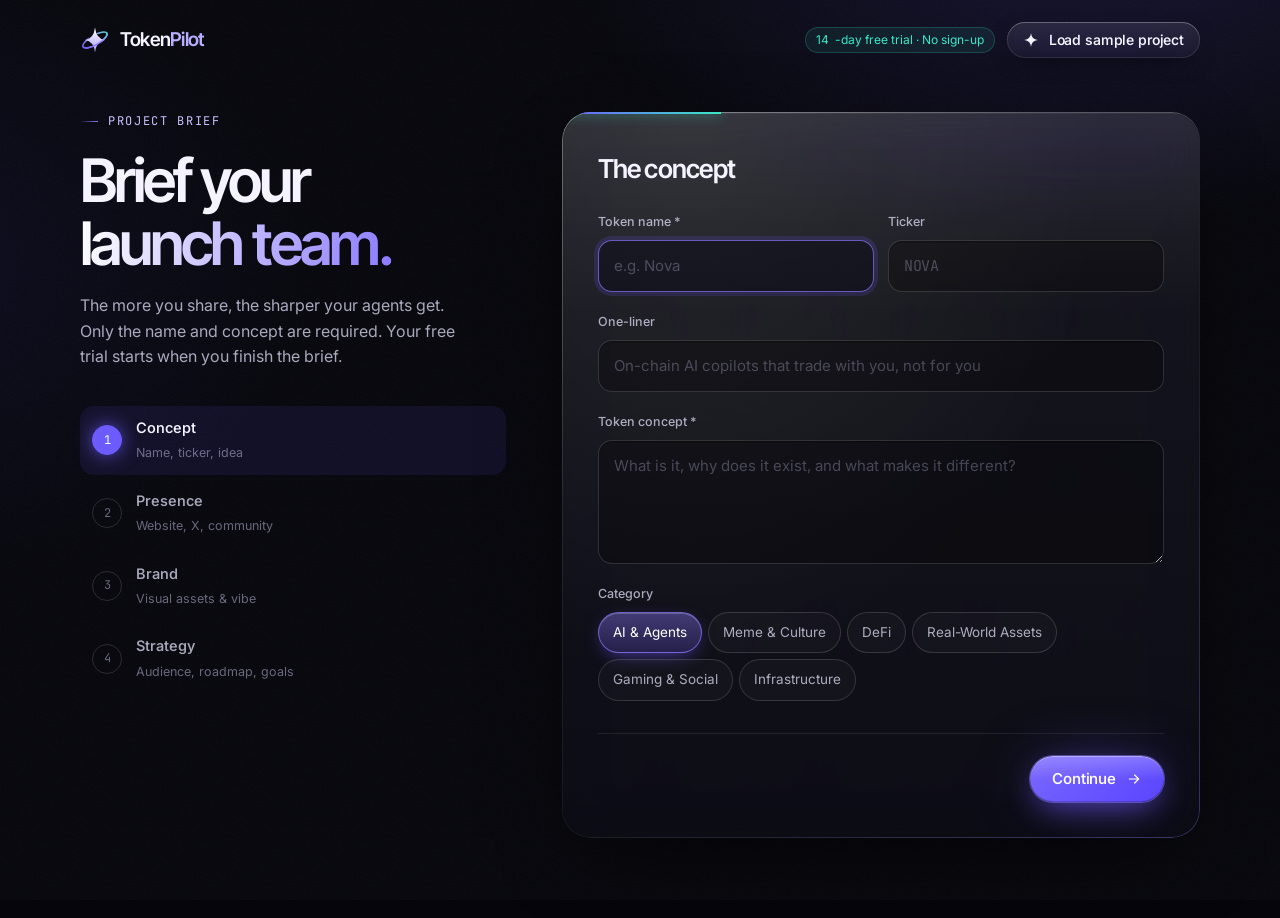
==== commit 302684f3: "Add 14-day no-sign-up free trial and year-based pricing - Pricing: $99/mo year 1, $120/mo year 2, $1" ====
--- a/app.html
+++ b/app.html
@@ -28,6 +28,7 @@
     <symbol id="i-home" viewBox="0 0 24 24"><path d="M4 11l8-7 8 7v9h-5v-6H9v6H4v-9Z" fill="none" stroke="currentColor" stroke-width="1.6" stroke-linejoin="round"/></symbol>
     <symbol id="i-sim" viewBox="0 0 24 24"><path d="M4 20V4M4 20h16M7 15l4-4 3 3 5-6" fill="none" stroke="currentColor" stroke-width="1.6" stroke-linecap="round" stroke-linejoin="round"/></symbol>
     <symbol id="i-pulse" viewBox="0 0 24 24"><path d="M3 12h4l2-5 4 10 2-5h6" fill="none" stroke="currentColor" stroke-width="1.6" stroke-linecap="round" stroke-linejoin="round"/></symbol>
+    <symbol id="i-card" viewBox="0 0 24 24"><rect x="3" y="5.5" width="18" height="13" rx="2.5" fill="none" stroke="currentColor" stroke-width="1.6"/><path d="M3 10h18M7 15h4" stroke="currentColor" stroke-width="1.6" stroke-linecap="round"/></symbol>
     <symbol id="i-gear" viewBox="0 0 24 24"><circle cx="12" cy="12" r="3" fill="none" stroke="currentColor" stroke-width="1.6"/><path d="M12 2v3M12 19v3M2 12h3M19 12h3M4.9 4.9 7 7M17 17l2.1 2.1M4.9 19.1 7 17M17 7l2.1-2.1" stroke="currentColor" stroke-width="1.6" stroke-linecap="round"/></symbol>
     <symbol id="i-chat" viewBox="0 0 24 24"><path d="M4 5h16v11H9l-5 4V5Z" fill="none" stroke="currentColor" stroke-width="1.6" stroke-linejoin="round"/><path d="M12 7.5Q12.5 10 15 10.5 12.5 11 12 13.5 11.5 11 9 10.5 11.5 10 12 7.5Z" fill="currentColor"/></symbol>
     <symbol id="i-send" viewBox="0 0 24 24"><path d="M4 12l16-8-6 16-2.5-6.5L4 12Z" fill="none" stroke="currentColor" stroke-width="1.6" stroke-linejoin="round"/></symbol>
@@ -44,6 +45,7 @@
   <section class="view view--intake" id="viewIntake" hidden>
     <header class="topbar">
       <a href="index.html" class="brand"><img src="assets/img/logo-mark.svg" alt="" width="30" height="30" /><span>Token<b>Pilot</b></span></a>
+      <span class="tag tag--signal topbar__trial"><span data-trial-days>14</span>-day free trial · No sign-up</span>
       <button class="btn btn--glass btn--sm" id="loadSample" type="button"><svg class="icon"><use href="#i-spark"/></svg> Load sample project</button>
     </header>
 
@@ -51,7 +53,7 @@
       <aside class="intake__aside">
         <span class="eyebrow">Project brief</span>
         <h1>Brief your<br /><span class="grad">launch team.</span></h1>
-        <p>The more you share, the sharper your agents get. Only the name and concept are required.</p>
+        <p>The more you share, the sharper your agents get. Only the name and concept are required. Your free trial starts when you finish the brief.</p>
         <ol class="stepper" id="stepper">
           <li class="is-on"><i>1</i><div><b>Concept</b><span>Name, ticker, idea</span></div></li>
           <li><i>2</i><div><b>Presence</b><span>Website, X, community</span></div></li>
@@ -233,6 +235,7 @@
   <script src="assets/js/liquid-glass.js"></script>
   <script src="assets/js/engine.js"></script>
   <script src="assets/js/ai.js"></script>
+  <script src="assets/js/pricing.js"></script>
   <script src="assets/js/app.js"></script>
 </body>
 </html>
--- a/assets/css/app.css
+++ b/assets/css/app.css
@@ -511,3 +511,44 @@
   .agent-hero h2 { font-size: 23px; }
   .topbar .btn { font-size: 13px; }
 }
+
+/* ---------- Trial & billing ---------- */
+.topbar__trial { margin-left: auto; }
+.mainbar__right .countdown { display: flex; gap: 8px; }
+.trial-tag { height: 32px; padding: 0 12px; cursor: pointer; }
+.trialbar { height: 6px; border-radius: 6px; background: rgba(255, 255, 255, .07); overflow: hidden; }
+.trialbar i { display: block; height: 100%; border-radius: inherit; background: linear-gradient(90deg, var(--indigo), var(--signal)); }
+.billing-toggle { --glass-r: 999px; display: inline-flex; gap: 4px; padding: 5px; justify-self: start; }
+.billing-toggle button { height: 36px; padding: 0 16px; border-radius: 999px; font-size: 14px; font-weight: 550; color: var(--text-2); display: inline-flex; align-items: center; gap: 8px; }
+.billing-toggle button.on { color: #fff; background: linear-gradient(180deg, rgba(139, 123, 255, .5), rgba(110, 91, 255, .3)); box-shadow: inset 0 1px 0 rgba(255, 255, 255, .25); }
+.billing-toggle em { font-style: normal; font-size: 11px; font-weight: 600; padding: 2px 7px; border-radius: 999px; color: #0b0b14; background: var(--signal); }
+.yplans { display: grid; grid-template-columns: repeat(3, minmax(0, 1fr)); gap: 10px; }
+.yplan { padding: 18px; border-radius: 16px; background: rgba(255, 255, 255, .025); border: 1px solid var(--line); display: grid; gap: 6px; align-content: start; }
+.yplan--now { border-color: rgba(139, 123, 255, .5); background: rgba(110, 91, 255, .1); }
+.yplan > .mono { font-size: 10.5px; letter-spacing: .14em; text-transform: uppercase; color: var(--lavender); }
+.yplan > b { color: var(--text); font-weight: 600; }
+.yplan__price { display: flex; align-items: baseline; gap: 6px; margin-top: 4px; }
+.yplan__price strong { font-family: var(--font-display); font-size: 32px; font-weight: 600; letter-spacing: -.03em; color: var(--text); }
+.yplan__price span { color: var(--text-3); font-size: 13px; }
+.yplan p { font-size: 12.5px; color: var(--text-3); }
+.yplan em { font-style: normal; font-weight: 600; }
+[data-cycle][hidden] { display: none !important; }
+body.paywalled { overflow: hidden; }
+.paywall { position: fixed; inset: 0; z-index: 200; display: grid; place-items: center; padding: 20px; overflow-y: auto;
+  background: rgba(5, 5, 11, .72); -webkit-backdrop-filter: blur(14px); backdrop-filter: blur(14px); animation: rise .5s var(--ease-out); }
+.paywall__card { width: 100%; max-width: 760px; padding: 36px; display: grid; gap: 16px; justify-items: center; text-align: center; background: linear-gradient(180deg, rgba(22, 22, 38, .95), rgba(12, 12, 22, .95)); }
+.paywall__card img { filter: drop-shadow(0 0 24px rgba(110, 91, 255, .8)); }
+.paywall__card h2 { font-size: 32px; }
+.paywall__card > p { max-width: 520px; }
+.paywall__card .billing-toggle, .paywall__card .row-btns { justify-self: center; }
+.paywall__card .yplans { width: 100%; text-align: left; }
+@media (max-width: 760px) {
+  .yplans { grid-template-columns: 1fr; }
+  .paywall__card { padding: 24px 18px; }
+  .topbar__trial { display: none; }
+}
+@media (max-width: 640px) {
+  .mainbar__right .countdown { display: flex; }
+  .mainbar__right .countdown .tag:not(.trial-tag) { display: none; }
+  .trial-tag { font-size: 11px; padding: 0 10px; }
+}
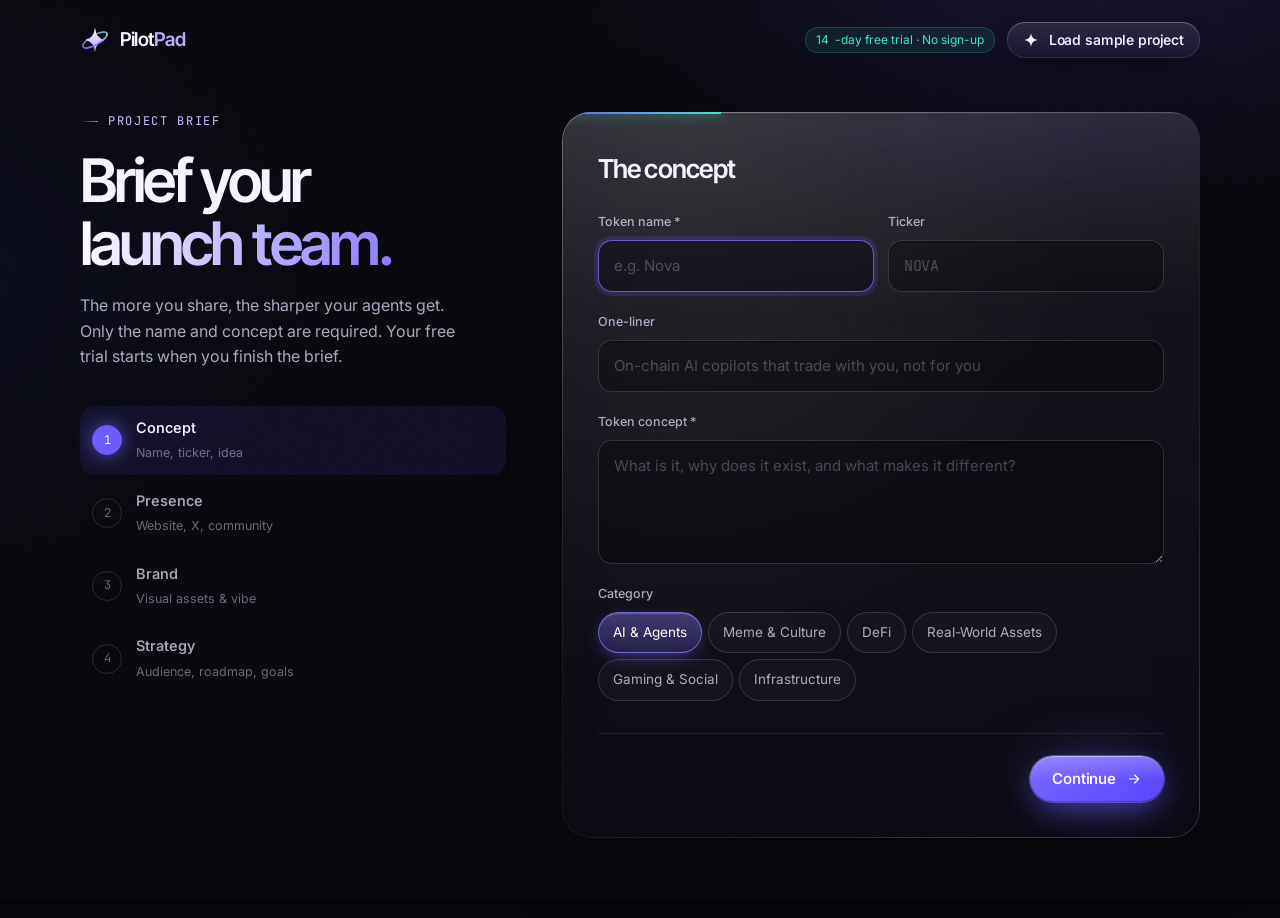
==== commit d4e27c0d: "Rename TokenPilot to PilotPad across the site Wordmark, logo, page titles and copy, app UI, agent pr" ====
--- a/app.html
+++ b/app.html
@@ -3,7 +3,7 @@
 <head>
   <meta charset="utf-8" />
   <meta name="viewport" content="width=device-width, initial-scale=1" />
-  <title>TokenPilot — Command Center</title>
+  <title>PilotPad — Command Center</title>
   <meta name="description" content="Brief your token, get a deep analysis and meet your AI launch team." />
   <meta name="theme-color" content="#05050b" />
   <link rel="icon" href="assets/img/favicon.svg" type="image/svg+xml" />
@@ -44,7 +44,7 @@
   <!-- ================================ INTAKE ================================ -->
   <section class="view view--intake" id="viewIntake" hidden>
     <header class="topbar">
-      <a href="index.html" class="brand"><img src="assets/img/logo-mark.svg" alt="" width="30" height="30" /><span>Token<b>Pilot</b></span></a>
+      <a href="index.html" class="brand"><img src="assets/img/logo-mark.svg" alt="" width="30" height="30" /><span>Pilot<b>Pad</b></span></a>
       <span class="tag tag--signal topbar__trial"><span data-trial-days>14</span>-day free trial · No sign-up</span>
       <button class="btn btn--glass btn--sm" id="loadSample" type="button"><svg class="icon"><use href="#i-spark"/></svg> Load sample project</button>
     </header>
@@ -185,7 +185,7 @@
   <!-- ================================ COMMAND CENTER ================================ -->
   <section class="view view--command" id="viewCommand" hidden>
     <aside class="side" id="side">
-      <a href="index.html" class="brand side__brand"><img src="assets/img/logo-mark.svg" alt="" width="28" height="28" /><span>Token<b>Pilot</b></span></a>
+      <a href="index.html" class="brand side__brand"><img src="assets/img/logo-mark.svg" alt="" width="28" height="28" /><span>Pilot<b>Pad</b></span></a>
       <div class="token-card glass glass--sm" id="tokenCard"></div>
       <nav class="side__nav" id="sideNav" aria-label="Command center"></nav>
       <div class="side__foot">
--- a/assets/css/base.css
+++ b/assets/css/base.css
@@ -1,5 +1,5 @@
 /* ==========================================================================
-   TokenPilot — design system
+   PilotPad — design system
    ========================================================================== */
 
 :root {
--- a/assets/css/app.css
+++ b/assets/css/app.css
@@ -1,5 +1,5 @@
 /* ==========================================================================
-   TokenPilot — app
+   PilotPad — app
    ========================================================================== */
 
 .view[hidden] { display: none !important; }
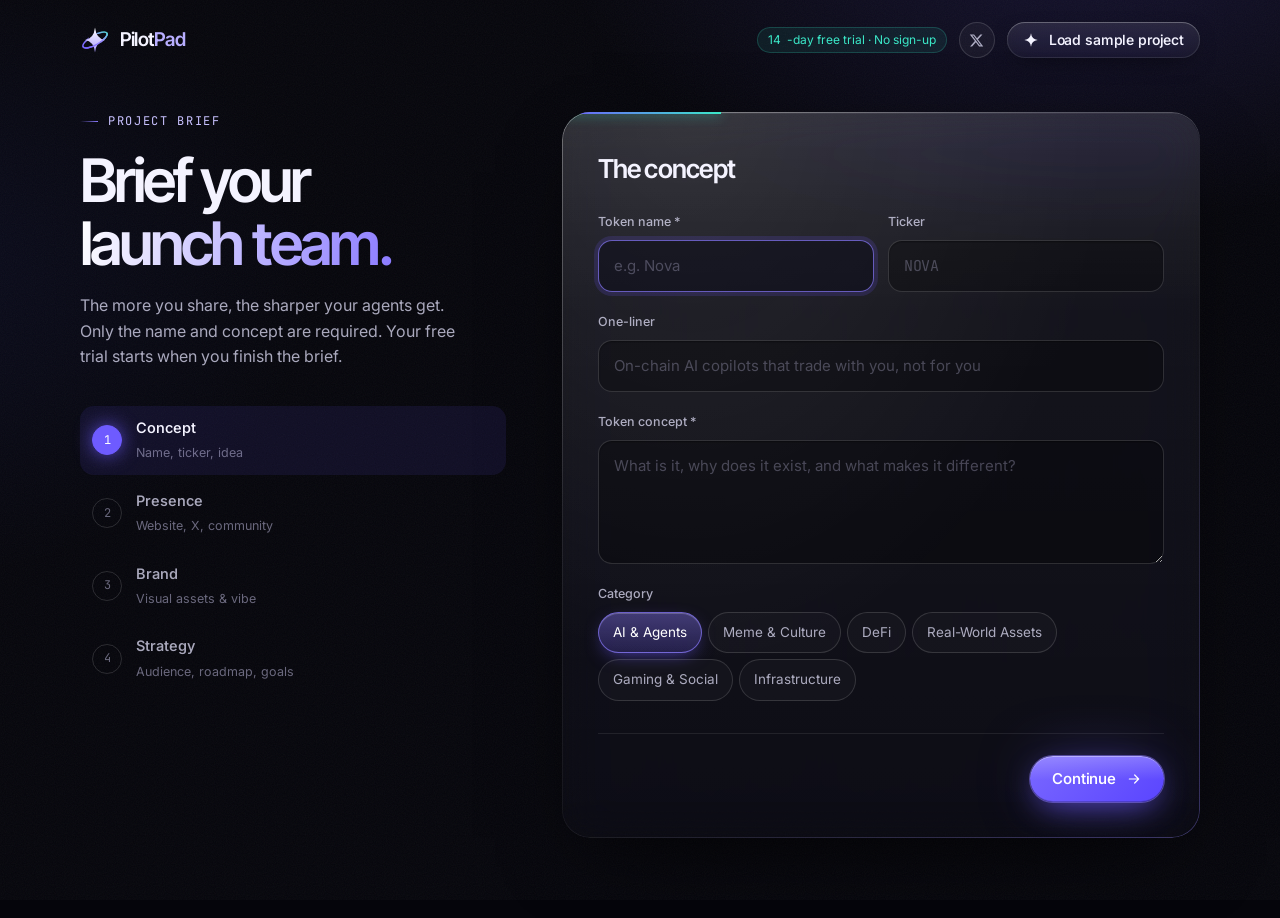
==== commit 0fe51e61: "Link the PilotPad X account across the site X icon in the landing and brand page navs and the app to" ====
--- a/app.html
+++ b/app.html
@@ -29,6 +29,7 @@
     <symbol id="i-sim" viewBox="0 0 24 24"><path d="M4 20V4M4 20h16M7 15l4-4 3 3 5-6" fill="none" stroke="currentColor" stroke-width="1.6" stroke-linecap="round" stroke-linejoin="round"/></symbol>
     <symbol id="i-pulse" viewBox="0 0 24 24"><path d="M3 12h4l2-5 4 10 2-5h6" fill="none" stroke="currentColor" stroke-width="1.6" stroke-linecap="round" stroke-linejoin="round"/></symbol>
     <symbol id="i-card" viewBox="0 0 24 24"><rect x="3" y="5.5" width="18" height="13" rx="2.5" fill="none" stroke="currentColor" stroke-width="1.6"/><path d="M3 10h18M7 15h4" stroke="currentColor" stroke-width="1.6" stroke-linecap="round"/></symbol>
+    <symbol id="i-xlogo" viewBox="0 0 24 24"><path d="M18.244 2.25h3.308l-7.227 8.26 8.502 11.24H16.17l-5.214-6.817L4.99 21.75H1.68l7.73-8.835L1.254 2.25H8.08l4.713 6.231zm-1.161 17.52h1.833L7.084 4.126H5.117z" fill="currentColor"/></symbol>
     <symbol id="i-gear" viewBox="0 0 24 24"><circle cx="12" cy="12" r="3" fill="none" stroke="currentColor" stroke-width="1.6"/><path d="M12 2v3M12 19v3M2 12h3M19 12h3M4.9 4.9 7 7M17 17l2.1 2.1M4.9 19.1 7 17M17 7l2.1-2.1" stroke="currentColor" stroke-width="1.6" stroke-linecap="round"/></symbol>
     <symbol id="i-chat" viewBox="0 0 24 24"><path d="M4 5h16v11H9l-5 4V5Z" fill="none" stroke="currentColor" stroke-width="1.6" stroke-linejoin="round"/><path d="M12 7.5Q12.5 10 15 10.5 12.5 11 12 13.5 11.5 11 9 10.5 11.5 10 12 7.5Z" fill="currentColor"/></symbol>
     <symbol id="i-send" viewBox="0 0 24 24"><path d="M4 12l16-8-6 16-2.5-6.5L4 12Z" fill="none" stroke="currentColor" stroke-width="1.6" stroke-linejoin="round"/></symbol>
@@ -46,6 +47,7 @@
     <header class="topbar">
       <a href="index.html" class="brand"><img src="assets/img/logo-mark.svg" alt="" width="30" height="30" /><span>Pilot<b>Pad</b></span></a>
       <span class="tag tag--signal topbar__trial"><span data-trial-days>14</span>-day free trial · No sign-up</span>
+      <a href="https://x.com/pilotpad" class="xlink" target="_blank" rel="noopener" aria-label="PilotPad on X" title="Follow @pilotpad on X"><svg class="icon"><use href="#i-xlogo"/></svg></a>
       <button class="btn btn--glass btn--sm" id="loadSample" type="button"><svg class="icon"><use href="#i-spark"/></svg> Load sample project</button>
     </header>
 
@@ -190,6 +192,7 @@
       <nav class="side__nav" id="sideNav" aria-label="Command center"></nav>
       <div class="side__foot">
         <div class="ai-status" id="aiStatus"></div>
+        <a href="https://x.com/pilotpad" class="xfollow xfollow--side" target="_blank" rel="noopener"><svg class="icon"><use href="#i-xlogo"/></svg>Follow @pilotpad</a>
       </div>
     </aside>
 
--- a/assets/css/base.css
+++ b/assets/css/base.css
@@ -350,3 +350,14 @@
 
 /* Liquid-glass refraction filters live here (injected by JS) */
 .lg-defs { position: absolute; width: 0; height: 0; overflow: hidden; pointer-events: none; }
+
+/* X (Twitter) links */
+.xlink { width: 36px; height: 36px; border-radius: 50%; display: inline-grid; place-items: center; color: var(--text-2); flex: none;
+  background: rgba(255, 255, 255, 0.04); box-shadow: inset 0 0 0 1px var(--line-2); transition: color .25s, background .25s; }
+.xlink:hover { color: var(--text); background: rgba(255, 255, 255, 0.09); }
+.xlink .icon { width: 15px; height: 15px; }
+.xfollow { display: inline-flex; align-items: center; gap: 8px; margin-top: 16px; height: 36px; padding: 0 14px; border-radius: 999px; font-size: 13.5px; color: var(--text-2);
+  background: rgba(255, 255, 255, 0.04); box-shadow: inset 0 0 0 1px var(--line-2); transition: color .25s, background .25s; }
+.xfollow:hover { color: var(--text); background: rgba(255, 255, 255, 0.09); }
+.xfollow .icon { width: 14px; height: 14px; }
+.xfollow--side { margin-top: 10px; width: 100%; justify-content: center; }
